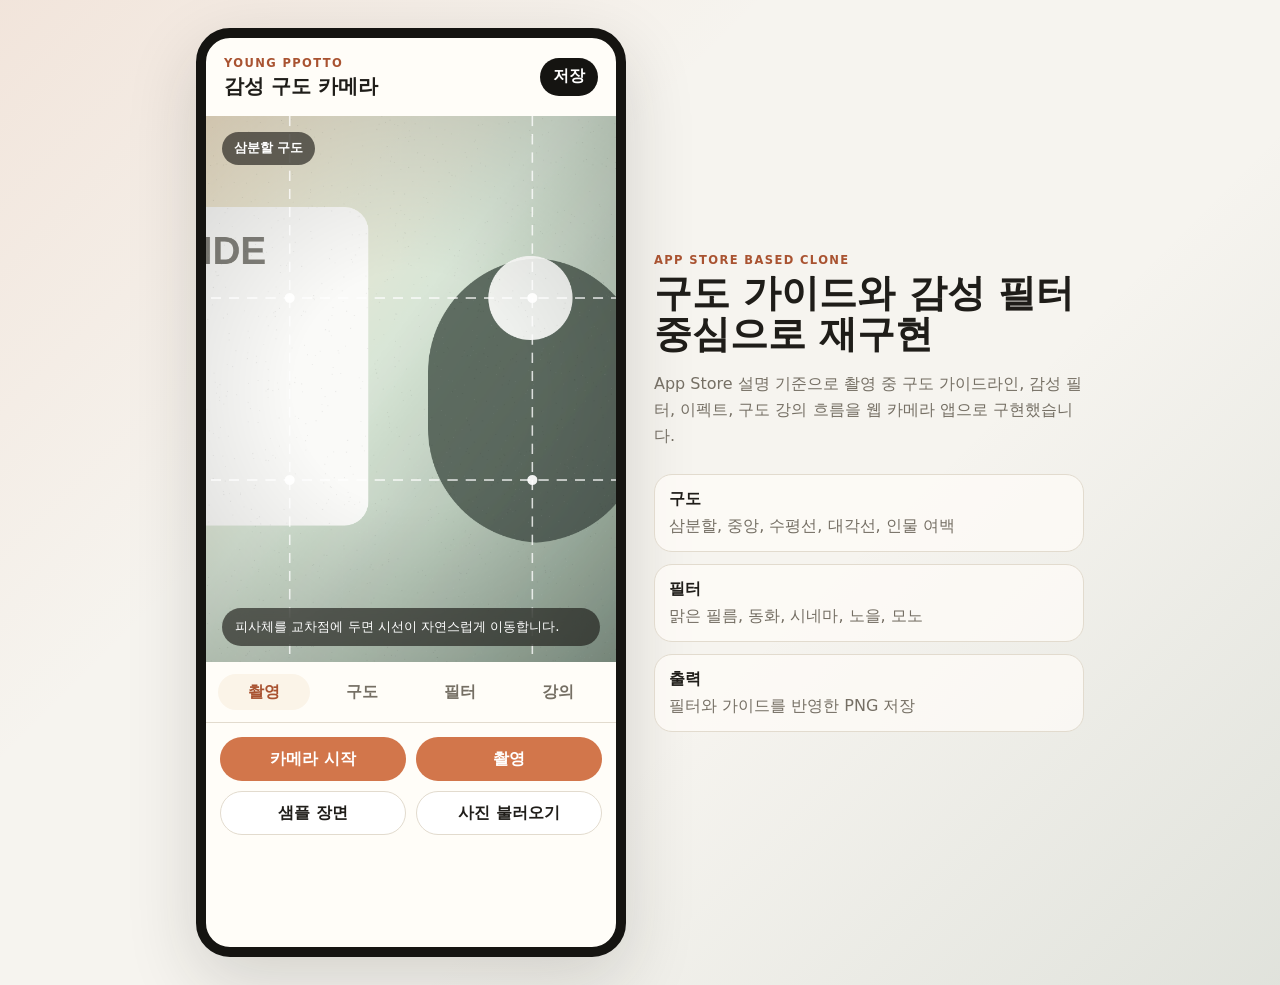
==== index.html @ 3426b837 "Build emotion composition camera clone" ====
<!doctype html>
<html lang="ko">
  <head>
    <meta charset="utf-8" />
    <meta name="viewport" content="width=device-width, initial-scale=1" />
    <title>영뽀또 감성 구도 카메라 클론</title>
    <link rel="stylesheet" href="./styles.css" />
  </head>
  <body>
    <main class="app-shell">
      <section class="phone" aria-label="감성 구도 카메라">
        <header class="camera-topbar">
          <div>
            <p class="eyebrow">YOUNG PPOTTO</p>
            <h1>감성 구도 카메라</h1>
          </div>
          <button id="saveButton" class="icon-button" type="button" disabled title="사진 저장">저장</button>
        </header>

        <section class="viewfinder" aria-label="카메라 미리보기">
          <video id="camera" autoplay muted playsinline></video>
          <canvas id="sourceCanvas" width="1280" height="960" hidden></canvas>
          <canvas id="renderCanvas" width="1280" height="960"></canvas>
          <div id="cameraFallback" class="camera-fallback">
            <strong>카메라를 시작하세요</strong>
            <span>카메라 없이도 샘플 장면으로 구도와 필터를 확인할 수 있습니다.</span>
          </div>
          <div class="guide-label" id="guideLabel">삼분할 구도</div>
          <div class="shooting-tip" id="shootingTip">피사체를 교차점에 두면 시선이 자연스럽게 이동합니다.</div>
        </section>

        <nav class="mode-tabs" aria-label="작업 모드">
          <button class="is-active" type="button" data-mode="camera">촬영</button>
          <button type="button" data-mode="guides">구도</button>
          <button type="button" data-mode="filters">필터</button>
          <button type="button" data-mode="lessons">강의</button>
        </nav>

        <section class="panel" data-panel="camera">
          <div class="action-grid">
            <button id="startButton" class="primary-button" type="button">카메라 시작</button>
            <button id="captureButton" class="primary-button" type="button" disabled>촬영</button>
            <button id="sampleButton" class="secondary-button" type="button">샘플 장면</button>
            <label class="secondary-button file-button">
              사진 불러오기
              <input id="uploadInput" type="file" accept="image/*" />
            </label>
          </div>
          <div class="filmstrip" id="filmstrip" aria-label="최근 촬영 이미지"></div>
        </section>

        <section class="panel is-hidden" data-panel="guides">
          <div class="guide-list" id="guideList"></div>
        </section>

        <section class="panel is-hidden" data-panel="filters">
          <div class="filter-list" id="filterList"></div>
          <div class="effect-box">
            <label>
              그레인
              <input id="grainRange" type="range" min="0" max="35" value="12" />
            </label>
            <label>
              비네팅
              <input id="vignetteRange" type="range" min="0" max="70" value="28" />
            </label>
          </div>
        </section>

        <section class="panel is-hidden" data-panel="lessons">
          <div class="lesson-list" id="lessonList"></div>
        </section>
      </section>

      <aside class="app-info" aria-label="앱 설명">
        <p class="eyebrow">APP STORE BASED CLONE</p>
        <h2>구도 가이드와 감성 필터 중심으로 재구현</h2>
        <p>
          App Store 설명 기준으로 촬영 중 구도 가이드라인, 감성 필터, 이펙트,
          구도 강의 흐름을 웹 카메라 앱으로 구현했습니다.
        </p>
        <dl>
          <div>
            <dt>구도</dt>
            <dd>삼분할, 중앙, 수평선, 대각선, 인물 여백</dd>
          </div>
          <div>
            <dt>필터</dt>
            <dd>맑은 필름, 동화, 시네마, 노을, 모노</dd>
          </div>
          <div>
            <dt>출력</dt>
            <dd>필터와 가이드를 반영한 PNG 저장</dd>
          </div>
        </dl>
      </aside>
    </main>

    <script src="./app.js" type="module"></script>
  </body>
</html>
---- styles.css ----
:root {
  --bg: #f6f4ef;
  --phone: #151411;
  --panel: #fffdf8;
  --ink: #1f1d19;
  --muted: #756f64;
  --line: #e2dbce;
  --accent: #d2764b;
  --accent-dark: #a95331;
  --cream: #fbf4e8;
  --shadow: 0 24px 70px rgba(31, 29, 25, 0.16);
  font-family:
    Inter, ui-sans-serif, system-ui, -apple-system, BlinkMacSystemFont, "Segoe UI",
    sans-serif;
}

* {
  box-sizing: border-box;
}

body {
  margin: 0;
  min-height: 100vh;
  background:
    linear-gradient(135deg, rgba(210, 118, 75, 0.12), transparent 34%),
    linear-gradient(315deg, rgba(111, 134, 119, 0.16), transparent 38%),
    var(--bg);
  color: var(--ink);
}

button,
input {
  font: inherit;
}

.app-shell {
  display: grid;
  grid-template-columns: minmax(330px, 430px) minmax(280px, 430px);
  gap: 28px;
  align-items: center;
  justify-content: center;
  min-height: 100vh;
  padding: 28px;
}

.phone {
  overflow: hidden;
  border: 10px solid var(--phone);
  border-radius: 34px;
  background: var(--panel);
  box-shadow: var(--shadow);
}

.camera-topbar {
  display: flex;
  align-items: center;
  justify-content: space-between;
  gap: 16px;
  padding: 18px;
}

.eyebrow {
  margin: 0 0 5px;
  color: var(--accent-dark);
  font-size: 0.72rem;
  font-weight: 900;
  letter-spacing: 0.12em;
}

h1,
h2,
p {
  margin: 0;
}

h1 {
  font-size: 1.28rem;
  line-height: 1.1;
}

h2 {
  font-size: clamp(1.8rem, 3vw, 2.6rem);
  line-height: 1.08;
}

.icon-button,
.primary-button,
.secondary-button,
.mode-tabs button,
.card-button {
  border: 0;
  border-radius: 999px;
  cursor: pointer;
  font-weight: 850;
}

.icon-button {
  min-width: 58px;
  min-height: 38px;
  background: var(--phone);
  color: #fff;
}

.icon-button:disabled,
.primary-button:disabled {
  cursor: not-allowed;
  opacity: 0.45;
}

.viewfinder {
  position: relative;
  overflow: hidden;
  aspect-ratio: 3 / 4;
  background: #201f1b;
}

video,
canvas {
  position: absolute;
  inset: 0;
  display: block;
  width: 100%;
  height: 100%;
  object-fit: cover;
}

video {
  transform: scaleX(-1);
}

.camera-fallback {
  position: absolute;
  inset: 0;
  display: grid;
  place-content: center;
  gap: 8px;
  padding: 32px;
  color: #fff8ee;
  text-align: center;
}

.camera-fallback span {
  color: rgba(255, 248, 238, 0.72);
  line-height: 1.45;
}

.camera-fallback[hidden] {
  display: none;
}

.guide-label,
.shooting-tip {
  position: absolute;
  left: 16px;
  right: 16px;
  border-radius: 999px;
  background: rgba(21, 20, 17, 0.62);
  color: #fff;
  backdrop-filter: blur(12px);
}

.guide-label {
  top: 16px;
  width: max-content;
  padding: 8px 12px;
  font-size: 0.8rem;
  font-weight: 900;
}

.shooting-tip {
  bottom: 16px;
  padding: 10px 13px;
  font-size: 0.84rem;
  line-height: 1.35;
}

.mode-tabs {
  display: grid;
  grid-template-columns: repeat(4, 1fr);
  gap: 6px;
  border-bottom: 1px solid var(--line);
  padding: 12px;
}

.mode-tabs button {
  min-height: 36px;
  background: transparent;
  color: var(--muted);
}

.mode-tabs button.is-active {
  background: var(--cream);
  color: var(--accent-dark);
}

.panel {
  min-height: 214px;
  padding: 14px;
}

.panel.is-hidden {
  display: none;
}

.action-grid {
  display: grid;
  grid-template-columns: repeat(2, 1fr);
  gap: 10px;
}

.primary-button,
.secondary-button,
.file-button {
  display: grid;
  place-items: center;
  min-height: 44px;
  padding: 0 14px;
}

.primary-button {
  background: var(--accent);
  color: #fff;
}

.secondary-button {
  border: 1px solid var(--line);
  background: #fff;
  color: var(--ink);
}

.file-button input {
  display: none;
}

.filmstrip {
  display: flex;
  gap: 10px;
  min-height: 84px;
  overflow-x: auto;
  margin-top: 14px;
}

.thumb {
  flex: 0 0 66px;
  overflow: hidden;
  border: 1px solid var(--line);
  border-radius: 12px;
  background: var(--cream);
  aspect-ratio: 3 / 4;
}

.thumb img {
  width: 100%;
  height: 100%;
  object-fit: cover;
}

.guide-list,
.filter-list,
.lesson-list {
  display: grid;
  gap: 10px;
}

.card-button {
  display: grid;
  grid-template-columns: 42px 1fr;
  gap: 12px;
  align-items: center;
  width: 100%;
  border: 1px solid var(--line);
  background: #fff;
  color: var(--ink);
  padding: 12px;
  text-align: left;
}

.card-button.is-active {
  border-color: rgba(210, 118, 75, 0.55);
  background: var(--cream);
}

.card-icon {
  display: grid;
  place-items: center;
  width: 42px;
  height: 42px;
  border-radius: 50%;
  background: #efe6d8;
  color: var(--accent-dark);
  font-weight: 950;
}

.card-copy strong {
  display: block;
  margin-bottom: 3px;
}

.card-copy span {
  color: var(--muted);
  font-size: 0.82rem;
  line-height: 1.35;
}

.effect-box {
  display: grid;
  gap: 12px;
  border: 1px solid var(--line);
  border-radius: 18px;
  background: var(--cream);
  margin-top: 12px;
  padding: 14px;
}

.effect-box label {
  display: grid;
  gap: 8px;
  color: var(--muted);
  font-size: 0.82rem;
  font-weight: 850;
}

input[type="range"] {
  accent-color: var(--accent);
}

.app-info {
  max-width: 430px;
}

.app-info > p:not(.eyebrow) {
  margin-top: 16px;
  color: var(--muted);
  line-height: 1.65;
}

dl {
  display: grid;
  gap: 12px;
  margin: 24px 0 0;
}

dl div {
  border: 1px solid var(--line);
  border-radius: 18px;
  background: rgba(255, 253, 248, 0.72);
  padding: 14px;
}

dt {
  margin-bottom: 4px;
  font-weight: 900;
}

dd {
  margin: 0;
  color: var(--muted);
  line-height: 1.45;
}

@media (max-width: 860px) {
  .app-shell {
    grid-template-columns: 1fr;
    padding: 14px;
  }

  .phone,
  .app-info {
    width: min(100%, 430px);
    margin: 0 auto;
  }
}
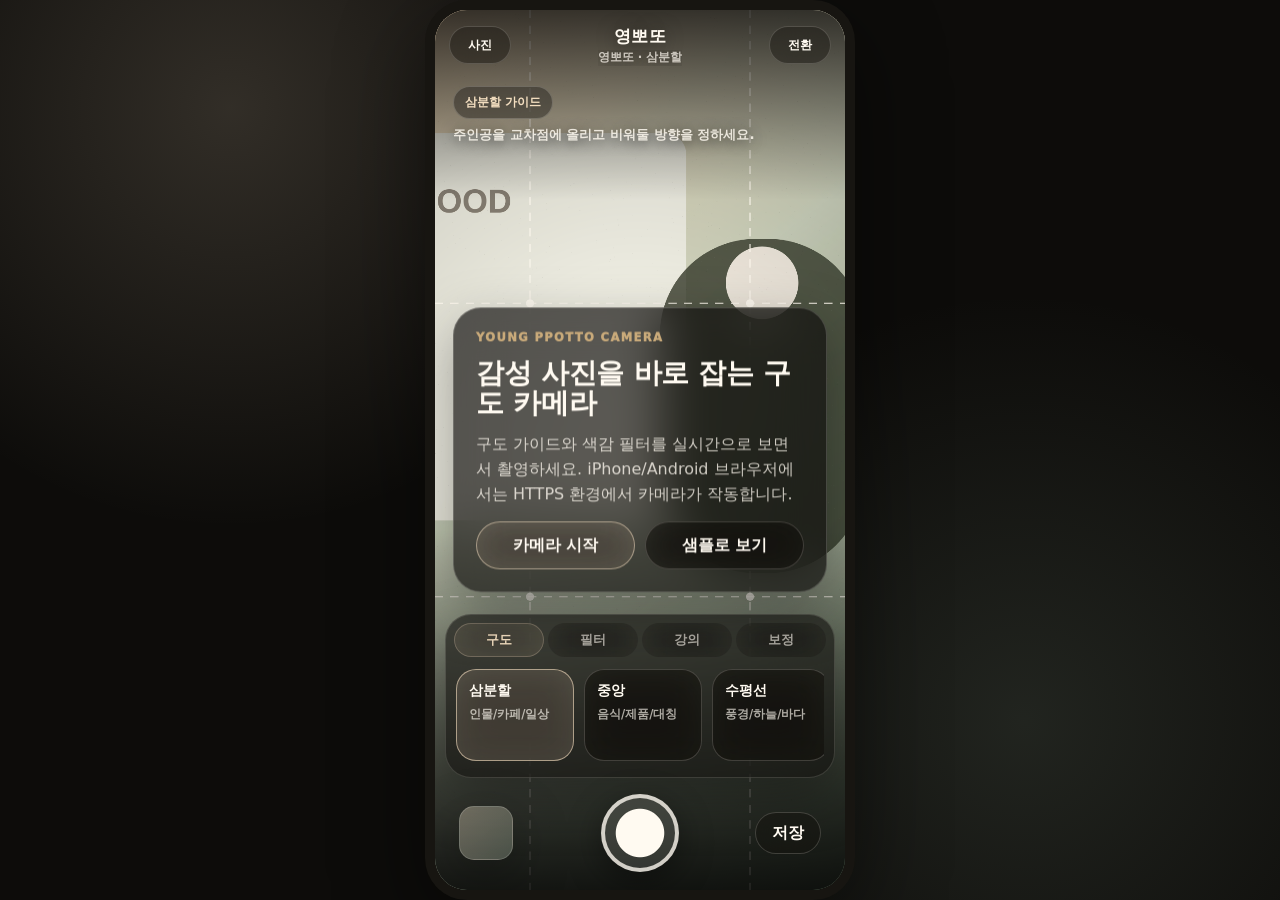
==== commit b679e8ad: "Redesign as mobile composition camera" ====
--- a/index.html
+++ b/index.html
@@ -2,98 +2,97 @@
 <html lang="ko">
   <head>
     <meta charset="utf-8" />
-    <meta name="viewport" content="width=device-width, initial-scale=1" />
-    <title>영뽀또 감성 구도 카메라 클론</title>
+    <meta name="viewport" content="width=device-width, initial-scale=1, viewport-fit=cover" />
+    <meta name="theme-color" content="#0d0c0a" />
+    <meta name="apple-mobile-web-app-capable" content="yes" />
+    <meta name="apple-mobile-web-app-status-bar-style" content="black-translucent" />
+    <title>영뽀또 감성 구도 카메라</title>
+    <link rel="manifest" href="./manifest.webmanifest" />
     <link rel="stylesheet" href="./styles.css" />
   </head>
   <body>
-    <main class="app-shell">
-      <section class="phone" aria-label="감성 구도 카메라">
-        <header class="camera-topbar">
-          <div>
-            <p class="eyebrow">YOUNG PPOTTO</p>
-            <h1>감성 구도 카메라</h1>
+    <main class="camera-app" aria-label="영뽀또 감성 구도 카메라">
+      <section class="viewfinder" aria-label="실시간 카메라">
+        <video id="cameraVideo" autoplay muted playsinline></video>
+        <canvas id="sourceCanvas" width="1440" height="1920" hidden></canvas>
+        <canvas id="outputCanvas" width="1440" height="1920"></canvas>
+
+        <div class="ambient ambient-top"></div>
+        <div class="ambient ambient-bottom"></div>
+
+        <header class="top-hud">
+          <button class="glass-button" id="openPhotoButton" type="button">사진</button>
+          <div class="brand-lockup">
+            <strong>영뽀또</strong>
+            <span id="activeSummary">감성 필터 · 삼분할</span>
           </div>
-          <button id="saveButton" class="icon-button" type="button" disabled title="사진 저장">저장</button>
+          <button class="glass-button" id="switchCameraButton" type="button">전환</button>
         </header>
 
-        <section class="viewfinder" aria-label="카메라 미리보기">
-          <video id="camera" autoplay muted playsinline></video>
-          <canvas id="sourceCanvas" width="1280" height="960" hidden></canvas>
-          <canvas id="renderCanvas" width="1280" height="960"></canvas>
-          <div id="cameraFallback" class="camera-fallback">
-            <strong>카메라를 시작하세요</strong>
-            <span>카메라 없이도 샘플 장면으로 구도와 필터를 확인할 수 있습니다.</span>
-          </div>
-          <div class="guide-label" id="guideLabel">삼분할 구도</div>
-          <div class="shooting-tip" id="shootingTip">피사체를 교차점에 두면 시선이 자연스럽게 이동합니다.</div>
+        <section class="guide-copy" aria-live="polite">
+          <span id="guideName">삼분할 구도</span>
+          <p id="guideTip">피사체를 교차점에 두면 시선이 자연스럽게 이동합니다.</p>
         </section>
 
-        <nav class="mode-tabs" aria-label="작업 모드">
-          <button class="is-active" type="button" data-mode="camera">촬영</button>
-          <button type="button" data-mode="guides">구도</button>
-          <button type="button" data-mode="filters">필터</button>
-          <button type="button" data-mode="lessons">강의</button>
-        </nav>
-
-        <section class="panel" data-panel="camera">
-          <div class="action-grid">
-            <button id="startButton" class="primary-button" type="button">카메라 시작</button>
-            <button id="captureButton" class="primary-button" type="button" disabled>촬영</button>
-            <button id="sampleButton" class="secondary-button" type="button">샘플 장면</button>
-            <label class="secondary-button file-button">
-              사진 불러오기
-              <input id="uploadInput" type="file" accept="image/*" />
-            </label>
-          </div>
-          <div class="filmstrip" id="filmstrip" aria-label="최근 촬영 이미지"></div>
-        </section>
-
-        <section class="panel is-hidden" data-panel="guides">
-          <div class="guide-list" id="guideList"></div>
-        </section>
-
-        <section class="panel is-hidden" data-panel="filters">
-          <div class="filter-list" id="filterList"></div>
-          <div class="effect-box">
-            <label>
-              그레인
-              <input id="grainRange" type="range" min="0" max="35" value="12" />
-            </label>
-            <label>
-              비네팅
-              <input id="vignetteRange" type="range" min="0" max="70" value="28" />
-            </label>
+        <section class="permission-card" id="permissionCard">
+          <p class="eyebrow">YOUNG PPOTTO CAMERA</p>
+          <h1>감성 사진을 바로 잡는 구도 카메라</h1>
+          <p>
+            구도 가이드와 색감 필터를 실시간으로 보면서 촬영하세요.
+            iPhone/Android 브라우저에서는 HTTPS 환경에서 카메라가 작동합니다.
+          </p>
+          <div class="permission-actions">
+            <button id="startCameraButton" class="primary-action" type="button">카메라 시작</button>
+            <button id="sampleSceneButton" class="secondary-action" type="button">샘플로 보기</button>
           </div>
         </section>
 
-        <section class="panel is-hidden" data-panel="lessons">
-          <div class="lesson-list" id="lessonList"></div>
+        <input id="photoInput" type="file" accept="image/*" capture="environment" hidden />
+      </section>
+
+      <section class="bottom-sheet" aria-label="촬영 도구">
+        <nav class="tool-tabs" aria-label="도구 탭">
+          <button class="is-active" type="button" data-tab="guides">구도</button>
+          <button type="button" data-tab="filters">필터</button>
+          <button type="button" data-tab="lessons">강의</button>
+          <button type="button" data-tab="edits">보정</button>
+        </nav>
+
+        <section class="tool-panel" data-panel="guides">
+          <div class="horizontal-picker" id="guidePicker"></div>
+        </section>
+
+        <section class="tool-panel is-hidden" data-panel="filters">
+          <div class="horizontal-picker" id="filterPicker"></div>
+        </section>
+
+        <section class="tool-panel is-hidden" data-panel="lessons">
+          <div class="lesson-stack" id="lessonStack"></div>
+        </section>
+
+        <section class="tool-panel is-hidden" data-panel="edits">
+          <label class="slider-row">
+            <span>필터 세기</span>
+            <input id="filterStrength" type="range" min="0" max="100" value="78" />
+          </label>
+          <label class="slider-row">
+            <span>필름 그레인</span>
+            <input id="grainStrength" type="range" min="0" max="40" value="10" />
+          </label>
+          <label class="slider-row">
+            <span>비네팅</span>
+            <input id="vignetteStrength" type="range" min="0" max="70" value="24" />
+          </label>
         </section>
       </section>
 
-      <aside class="app-info" aria-label="앱 설명">
-        <p class="eyebrow">APP STORE BASED CLONE</p>
-        <h2>구도 가이드와 감성 필터 중심으로 재구현</h2>
-        <p>
-          App Store 설명 기준으로 촬영 중 구도 가이드라인, 감성 필터, 이펙트,
-          구도 강의 흐름을 웹 카메라 앱으로 구현했습니다.
-        </p>
-        <dl>
-          <div>
-            <dt>구도</dt>
-            <dd>삼분할, 중앙, 수평선, 대각선, 인물 여백</dd>
-          </div>
-          <div>
-            <dt>필터</dt>
-            <dd>맑은 필름, 동화, 시네마, 노을, 모노</dd>
-          </div>
-          <div>
-            <dt>출력</dt>
-            <dd>필터와 가이드를 반영한 PNG 저장</dd>
-          </div>
-        </dl>
-      </aside>
+      <footer class="capture-dock" aria-label="촬영 조작">
+        <button class="mini-preview" id="lastShotButton" type="button" aria-label="최근 촬영 사진"></button>
+        <button class="shutter" id="captureButton" type="button" aria-label="촬영"></button>
+        <button class="save-button" id="saveButton" type="button" disabled>저장</button>
+      </footer>
+
+      <section class="toast" id="toast" role="status" aria-live="polite"></section>
     </main>
 
     <script src="./app.js" type="module"></script>
--- a/styles.css
+++ b/styles.css
@@ -1,14 +1,15 @@
 :root {
-  --bg: #f6f4ef;
-  --phone: #151411;
-  --panel: #fffdf8;
-  --ink: #1f1d19;
-  --muted: #756f64;
-  --line: #e2dbce;
-  --accent: #d2764b;
-  --accent-dark: #a95331;
-  --cream: #fbf4e8;
-  --shadow: 0 24px 70px rgba(31, 29, 25, 0.16);
+  --black: #0d0c0a;
+  --white: #fffaf1;
+  --cream: #f3dec0;
+  --sand: #c9aa7a;
+  --sepia: #a66b43;
+  --sage: #7e927f;
+  --glass: rgba(20, 18, 14, 0.42);
+  --glass-strong: rgba(20, 18, 14, 0.68);
+  --line: rgba(255, 250, 241, 0.18);
+  --shadow: 0 18px 54px rgba(0, 0, 0, 0.34);
+  color-scheme: dark;
   font-family:
     Inter, ui-sans-serif, system-ui, -apple-system, BlinkMacSystemFont, "Segoe UI",
     sans-serif;
@@ -16,16 +17,16 @@
 
 * {
   box-sizing: border-box;
-}
-
+  -webkit-tap-highlight-color: transparent;
+}
+
+html,
 body {
   margin: 0;
-  min-height: 100vh;
-  background:
-    linear-gradient(135deg, rgba(210, 118, 75, 0.12), transparent 34%),
-    linear-gradient(315deg, rgba(111, 134, 119, 0.16), transparent 38%),
-    var(--bg);
-  color: var(--ink);
+  min-height: 100%;
+  overflow: hidden;
+  background: var(--black);
+  color: var(--white);
 }
 
 button,
@@ -33,85 +34,26 @@
   font: inherit;
 }
 
-.app-shell {
-  display: grid;
-  grid-template-columns: minmax(330px, 430px) minmax(280px, 430px);
-  gap: 28px;
-  align-items: center;
-  justify-content: center;
-  min-height: 100vh;
-  padding: 28px;
-}
-
-.phone {
-  overflow: hidden;
-  border: 10px solid var(--phone);
-  border-radius: 34px;
-  background: var(--panel);
-  box-shadow: var(--shadow);
-}
-
-.camera-topbar {
-  display: flex;
-  align-items: center;
-  justify-content: space-between;
-  gap: 16px;
-  padding: 18px;
-}
-
-.eyebrow {
-  margin: 0 0 5px;
-  color: var(--accent-dark);
-  font-size: 0.72rem;
-  font-weight: 900;
-  letter-spacing: 0.12em;
-}
-
-h1,
-h2,
-p {
-  margin: 0;
-}
-
-h1 {
-  font-size: 1.28rem;
-  line-height: 1.1;
-}
-
-h2 {
-  font-size: clamp(1.8rem, 3vw, 2.6rem);
-  line-height: 1.08;
-}
-
-.icon-button,
-.primary-button,
-.secondary-button,
-.mode-tabs button,
-.card-button {
-  border: 0;
-  border-radius: 999px;
-  cursor: pointer;
-  font-weight: 850;
-}
-
-.icon-button {
-  min-width: 58px;
-  min-height: 38px;
-  background: var(--phone);
-  color: #fff;
-}
-
-.icon-button:disabled,
-.primary-button:disabled {
-  cursor: not-allowed;
-  opacity: 0.45;
+button {
+  color: inherit;
+}
+
+.camera-app {
+  position: relative;
+  width: 100vw;
+  height: 100dvh;
+  min-height: 640px;
+  overflow: hidden;
+  background: var(--black);
 }
 
 .viewfinder {
-  position: relative;
-  overflow: hidden;
-  aspect-ratio: 3 / 4;
-  background: #201f1b;
+  position: absolute;
+  inset: 0;
+  overflow: hidden;
+  background:
+    radial-gradient(circle at 50% 25%, rgba(255, 228, 188, 0.14), transparent 38%),
+    linear-gradient(180deg, #242019, #0d0c0a);
 }
 
 video,
@@ -125,248 +67,423 @@
 }
 
 video {
-  transform: scaleX(-1);
-}
-
-.camera-fallback {
-  position: absolute;
-  inset: 0;
-  display: grid;
-  place-content: center;
-  gap: 8px;
-  padding: 32px;
-  color: #fff8ee;
-  text-align: center;
-}
-
-.camera-fallback span {
-  color: rgba(255, 248, 238, 0.72);
+  opacity: 0;
+  pointer-events: none;
+}
+
+.ambient {
+  position: absolute;
+  left: 0;
+  right: 0;
+  z-index: 3;
+  pointer-events: none;
+}
+
+.ambient-top {
+  top: 0;
+  height: 190px;
+  background: linear-gradient(180deg, rgba(0, 0, 0, 0.72), transparent);
+}
+
+.ambient-bottom {
+  bottom: 0;
+  height: 360px;
+  background: linear-gradient(0deg, rgba(0, 0, 0, 0.82), transparent);
+}
+
+.top-hud {
+  position: absolute;
+  z-index: 6;
+  top: max(14px, env(safe-area-inset-top));
+  left: 14px;
+  right: 14px;
+  display: grid;
+  grid-template-columns: 62px 1fr 62px;
+  gap: 10px;
+  align-items: center;
+}
+
+.brand-lockup {
+  display: grid;
+  justify-items: center;
+  gap: 2px;
+  min-width: 0;
+  text-shadow: 0 2px 18px rgba(0, 0, 0, 0.5);
+}
+
+.brand-lockup strong {
+  font-size: 1.08rem;
+  letter-spacing: 0.01em;
+}
+
+.brand-lockup span {
+  max-width: 100%;
+  overflow: hidden;
+  color: rgba(255, 250, 241, 0.72);
+  font-size: 0.74rem;
+  font-weight: 750;
+  text-overflow: ellipsis;
+  white-space: nowrap;
+}
+
+.glass-button,
+.primary-action,
+.secondary-action,
+.tool-tabs button,
+.picker-card,
+.save-button {
+  border: 1px solid var(--line);
+  border-radius: 999px;
+  background: var(--glass);
+  color: var(--white);
+  cursor: pointer;
+  font-weight: 850;
+  backdrop-filter: blur(18px);
+}
+
+.glass-button {
+  min-height: 38px;
+  padding: 0 10px;
+  font-size: 0.78rem;
+}
+
+.guide-copy {
+  position: absolute;
+  z-index: 5;
+  top: calc(max(14px, env(safe-area-inset-top)) + 62px);
+  left: 18px;
+  right: 18px;
+  display: grid;
+  gap: 6px;
+  pointer-events: none;
+}
+
+.guide-copy span {
+  width: max-content;
+  max-width: 100%;
+  border: 1px solid rgba(255, 250, 241, 0.2);
+  border-radius: 999px;
+  background: rgba(0, 0, 0, 0.34);
+  padding: 7px 11px;
+  color: var(--cream);
+  font-size: 0.78rem;
+  font-weight: 950;
+  backdrop-filter: blur(16px);
+}
+
+.guide-copy p {
+  width: min(100%, 380px);
+  margin: 0;
+  color: rgba(255, 250, 241, 0.84);
+  font-size: 0.84rem;
+  font-weight: 680;
   line-height: 1.45;
-}
-
-.camera-fallback[hidden] {
+  text-shadow: 0 2px 14px rgba(0, 0, 0, 0.7);
+}
+
+.permission-card {
+  position: absolute;
+  z-index: 8;
+  left: 18px;
+  right: 18px;
+  top: 50%;
+  display: grid;
+  gap: 14px;
+  border: 1px solid rgba(255, 250, 241, 0.18);
+  border-radius: 28px;
+  background: rgba(14, 13, 11, 0.68);
+  box-shadow: var(--shadow);
+  padding: 22px;
+  transform: translateY(-50%);
+  backdrop-filter: blur(24px);
+}
+
+.permission-card[hidden] {
   display: none;
 }
 
-.guide-label,
-.shooting-tip {
-  position: absolute;
-  left: 16px;
-  right: 16px;
-  border-radius: 999px;
-  background: rgba(21, 20, 17, 0.62);
-  color: #fff;
-  backdrop-filter: blur(12px);
-}
-
-.guide-label {
-  top: 16px;
-  width: max-content;
-  padding: 8px 12px;
+.eyebrow {
+  margin: 0;
+  color: var(--sand);
+  font-size: 0.72rem;
+  font-weight: 950;
+  letter-spacing: 0.12em;
+}
+
+h1 {
+  margin: 0;
+  font-size: 1.75rem;
+  line-height: 1.08;
+  letter-spacing: -0.01em;
+}
+
+.permission-card p:not(.eyebrow) {
+  margin: 0;
+  color: rgba(255, 250, 241, 0.78);
+  line-height: 1.56;
+}
+
+.permission-actions {
+  display: grid;
+  grid-template-columns: 1fr 1fr;
+  gap: 10px;
+}
+
+.primary-action,
+.secondary-action {
+  min-height: 48px;
+  padding: 0 14px;
+}
+
+.primary-action {
+  border-color: rgba(243, 222, 192, 0.54);
+  background: rgba(243, 222, 192, 0.18);
+}
+
+.bottom-sheet {
+  position: absolute;
+  z-index: 7;
+  left: 10px;
+  right: 10px;
+  bottom: calc(112px + env(safe-area-inset-bottom));
+  overflow: hidden;
+  border: 1px solid rgba(255, 250, 241, 0.14);
+  border-radius: 26px;
+  background: rgba(13, 12, 10, 0.58);
+  box-shadow: var(--shadow);
+  backdrop-filter: blur(28px);
+}
+
+.tool-tabs {
+  display: grid;
+  grid-template-columns: repeat(4, 1fr);
+  gap: 4px;
+  padding: 8px;
+}
+
+.tool-tabs button {
+  min-height: 34px;
+  border-color: transparent;
+  background: transparent;
+  color: rgba(255, 250, 241, 0.62);
   font-size: 0.8rem;
-  font-weight: 900;
-}
-
-.shooting-tip {
-  bottom: 16px;
-  padding: 10px 13px;
-  font-size: 0.84rem;
-  line-height: 1.35;
-}
-
-.mode-tabs {
-  display: grid;
-  grid-template-columns: repeat(4, 1fr);
-  gap: 6px;
-  border-bottom: 1px solid var(--line);
-  padding: 12px;
-}
-
-.mode-tabs button {
-  min-height: 36px;
-  background: transparent;
-  color: var(--muted);
-}
-
-.mode-tabs button.is-active {
-  background: var(--cream);
-  color: var(--accent-dark);
-}
-
-.panel {
-  min-height: 214px;
-  padding: 14px;
-}
-
-.panel.is-hidden {
+}
+
+.tool-tabs button.is-active {
+  border-color: rgba(243, 222, 192, 0.24);
+  background: rgba(243, 222, 192, 0.14);
+  color: var(--cream);
+}
+
+.tool-panel {
+  padding: 0 10px 12px;
+}
+
+.tool-panel.is-hidden {
   display: none;
 }
 
-.action-grid {
-  display: grid;
-  grid-template-columns: repeat(2, 1fr);
-  gap: 10px;
-}
-
-.primary-button,
-.secondary-button,
-.file-button {
-  display: grid;
-  place-items: center;
-  min-height: 44px;
-  padding: 0 14px;
-}
-
-.primary-button {
-  background: var(--accent);
-  color: #fff;
-}
-
-.secondary-button {
-  border: 1px solid var(--line);
-  background: #fff;
-  color: var(--ink);
-}
-
-.file-button input {
-  display: none;
-}
-
-.filmstrip {
+.horizontal-picker {
   display: flex;
   gap: 10px;
-  min-height: 84px;
   overflow-x: auto;
-  margin-top: 14px;
-}
-
-.thumb {
-  flex: 0 0 66px;
+  padding: 4px 0;
+  scroll-snap-type: x mandatory;
+}
+
+.horizontal-picker::-webkit-scrollbar,
+.filmstrip::-webkit-scrollbar {
+  display: none;
+}
+
+.picker-card {
+  flex: 0 0 118px;
+  display: grid;
+  gap: 7px;
+  align-content: start;
+  min-height: 92px;
+  border-radius: 20px;
+  padding: 12px;
+  text-align: left;
+  scroll-snap-align: start;
+}
+
+.picker-card.is-active {
+  border-color: rgba(243, 222, 192, 0.6);
+  background: rgba(243, 222, 192, 0.18);
+}
+
+.picker-card strong {
+  font-size: 0.86rem;
+}
+
+.picker-card span {
+  color: rgba(255, 250, 241, 0.66);
+  font-size: 0.72rem;
+  line-height: 1.34;
+}
+
+.lesson-stack {
+  display: grid;
+  gap: 8px;
+  max-height: 168px;
+  overflow-y: auto;
+  padding-right: 2px;
+}
+
+.lesson-card {
+  border: 1px solid rgba(255, 250, 241, 0.13);
+  border-radius: 18px;
+  background: rgba(255, 250, 241, 0.08);
+  padding: 12px;
+}
+
+.lesson-card strong {
+  display: block;
+  margin-bottom: 4px;
+  color: var(--cream);
+}
+
+.lesson-card p {
+  margin: 0;
+  color: rgba(255, 250, 241, 0.68);
+  font-size: 0.78rem;
+  line-height: 1.44;
+}
+
+.slider-row {
+  display: grid;
+  grid-template-columns: 86px 1fr;
+  gap: 12px;
+  align-items: center;
+  min-height: 36px;
+  color: rgba(255, 250, 241, 0.76);
+  font-size: 0.82rem;
+  font-weight: 850;
+}
+
+input[type="range"] {
+  width: 100%;
+  accent-color: var(--cream);
+}
+
+.capture-dock {
+  position: absolute;
+  z-index: 9;
+  left: 0;
+  right: 0;
+  bottom: env(safe-area-inset-bottom);
+  display: grid;
+  grid-template-columns: 1fr 92px 1fr;
+  align-items: center;
+  gap: 18px;
+  padding: 14px 24px 18px;
+}
+
+.shutter {
+  width: 78px;
+  height: 78px;
+  justify-self: center;
+  border: 4px solid rgba(255, 250, 241, 0.78);
+  border-radius: 50%;
+  background:
+    radial-gradient(circle at 50% 50%, var(--white) 0 48%, transparent 50%),
+    rgba(255, 250, 241, 0.12);
+  box-shadow: 0 10px 34px rgba(0, 0, 0, 0.42);
+}
+
+.shutter:active {
+  transform: scale(0.94);
+}
+
+.mini-preview {
+  width: 54px;
+  height: 54px;
+  justify-self: start;
   overflow: hidden;
   border: 1px solid var(--line);
-  border-radius: 12px;
-  background: var(--cream);
-  aspect-ratio: 3 / 4;
-}
-
-.thumb img {
+  border-radius: 15px;
+  background:
+    linear-gradient(135deg, rgba(243, 222, 192, 0.26), rgba(126, 146, 127, 0.28)),
+    rgba(255, 250, 241, 0.1);
+  box-shadow: var(--shadow);
+}
+
+.mini-preview img {
   width: 100%;
   height: 100%;
   object-fit: cover;
 }
 
-.guide-list,
-.filter-list,
-.lesson-list {
-  display: grid;
-  gap: 10px;
-}
-
-.card-button {
-  display: grid;
-  grid-template-columns: 42px 1fr;
-  gap: 12px;
-  align-items: center;
-  width: 100%;
-  border: 1px solid var(--line);
-  background: #fff;
-  color: var(--ink);
-  padding: 12px;
-  text-align: left;
-}
-
-.card-button.is-active {
-  border-color: rgba(210, 118, 75, 0.55);
-  background: var(--cream);
-}
-
-.card-icon {
-  display: grid;
-  place-items: center;
-  width: 42px;
-  height: 42px;
-  border-radius: 50%;
-  background: #efe6d8;
-  color: var(--accent-dark);
-  font-weight: 950;
-}
-
-.card-copy strong {
-  display: block;
-  margin-bottom: 3px;
-}
-
-.card-copy span {
-  color: var(--muted);
-  font-size: 0.82rem;
-  line-height: 1.35;
-}
-
-.effect-box {
-  display: grid;
-  gap: 12px;
-  border: 1px solid var(--line);
-  border-radius: 18px;
-  background: var(--cream);
-  margin-top: 12px;
-  padding: 14px;
-}
-
-.effect-box label {
-  display: grid;
-  gap: 8px;
-  color: var(--muted);
+.save-button {
+  justify-self: end;
+  min-width: 66px;
+  min-height: 42px;
+  padding: 0 14px;
+}
+
+.save-button:disabled {
+  cursor: not-allowed;
+  opacity: 0.44;
+}
+
+.toast {
+  position: absolute;
+  z-index: 12;
+  left: 50%;
+  bottom: calc(214px + env(safe-area-inset-bottom));
+  max-width: calc(100vw - 36px);
+  border: 1px solid rgba(255, 250, 241, 0.18);
+  border-radius: 999px;
+  background: rgba(13, 12, 10, 0.72);
+  color: var(--cream);
+  padding: 10px 14px;
   font-size: 0.82rem;
   font-weight: 850;
-}
-
-input[type="range"] {
-  accent-color: var(--accent);
-}
-
-.app-info {
-  max-width: 430px;
-}
-
-.app-info > p:not(.eyebrow) {
-  margin-top: 16px;
-  color: var(--muted);
-  line-height: 1.65;
-}
-
-dl {
-  display: grid;
-  gap: 12px;
-  margin: 24px 0 0;
-}
-
-dl div {
-  border: 1px solid var(--line);
-  border-radius: 18px;
-  background: rgba(255, 253, 248, 0.72);
-  padding: 14px;
-}
-
-dt {
-  margin-bottom: 4px;
-  font-weight: 900;
-}
-
-dd {
-  margin: 0;
-  color: var(--muted);
-  line-height: 1.45;
-}
-
-@media (max-width: 860px) {
-  .app-shell {
-    grid-template-columns: 1fr;
-    padding: 14px;
+  opacity: 0;
+  pointer-events: none;
+  transform: translate(-50%, 8px);
+  transition: opacity 180ms ease, transform 180ms ease;
+  backdrop-filter: blur(20px);
+}
+
+.toast.is-visible {
+  opacity: 1;
+  transform: translate(-50%, 0);
+}
+
+@media (min-width: 720px) {
+  body {
+    display: grid;
+    place-items: center;
+    min-height: 100vh;
+    overflow: auto;
+    background:
+      radial-gradient(circle at 18% 12%, rgba(243, 222, 192, 0.16), transparent 32%),
+      radial-gradient(circle at 80% 80%, rgba(126, 146, 127, 0.18), transparent 34%),
+      var(--black);
   }
 
-  .phone,
-  .app-info {
-    width: min(100%, 430px);
-    margin: 0 auto;
+  .camera-app {
+    width: min(430px, 100vw);
+    height: min(932px, 100dvh);
+    min-height: 760px;
+    border: 10px solid #171511;
+    border-radius: 42px;
+    box-shadow: 0 28px 90px rgba(0, 0, 0, 0.46);
   }
 }
+
+@media (max-height: 720px) {
+  .bottom-sheet {
+    bottom: calc(96px + env(safe-area-inset-bottom));
+  }
+
+  .picker-card {
+    min-height: 78px;
+  }
+
+  .guide-copy p {
+    display: none;
+  }
+}
